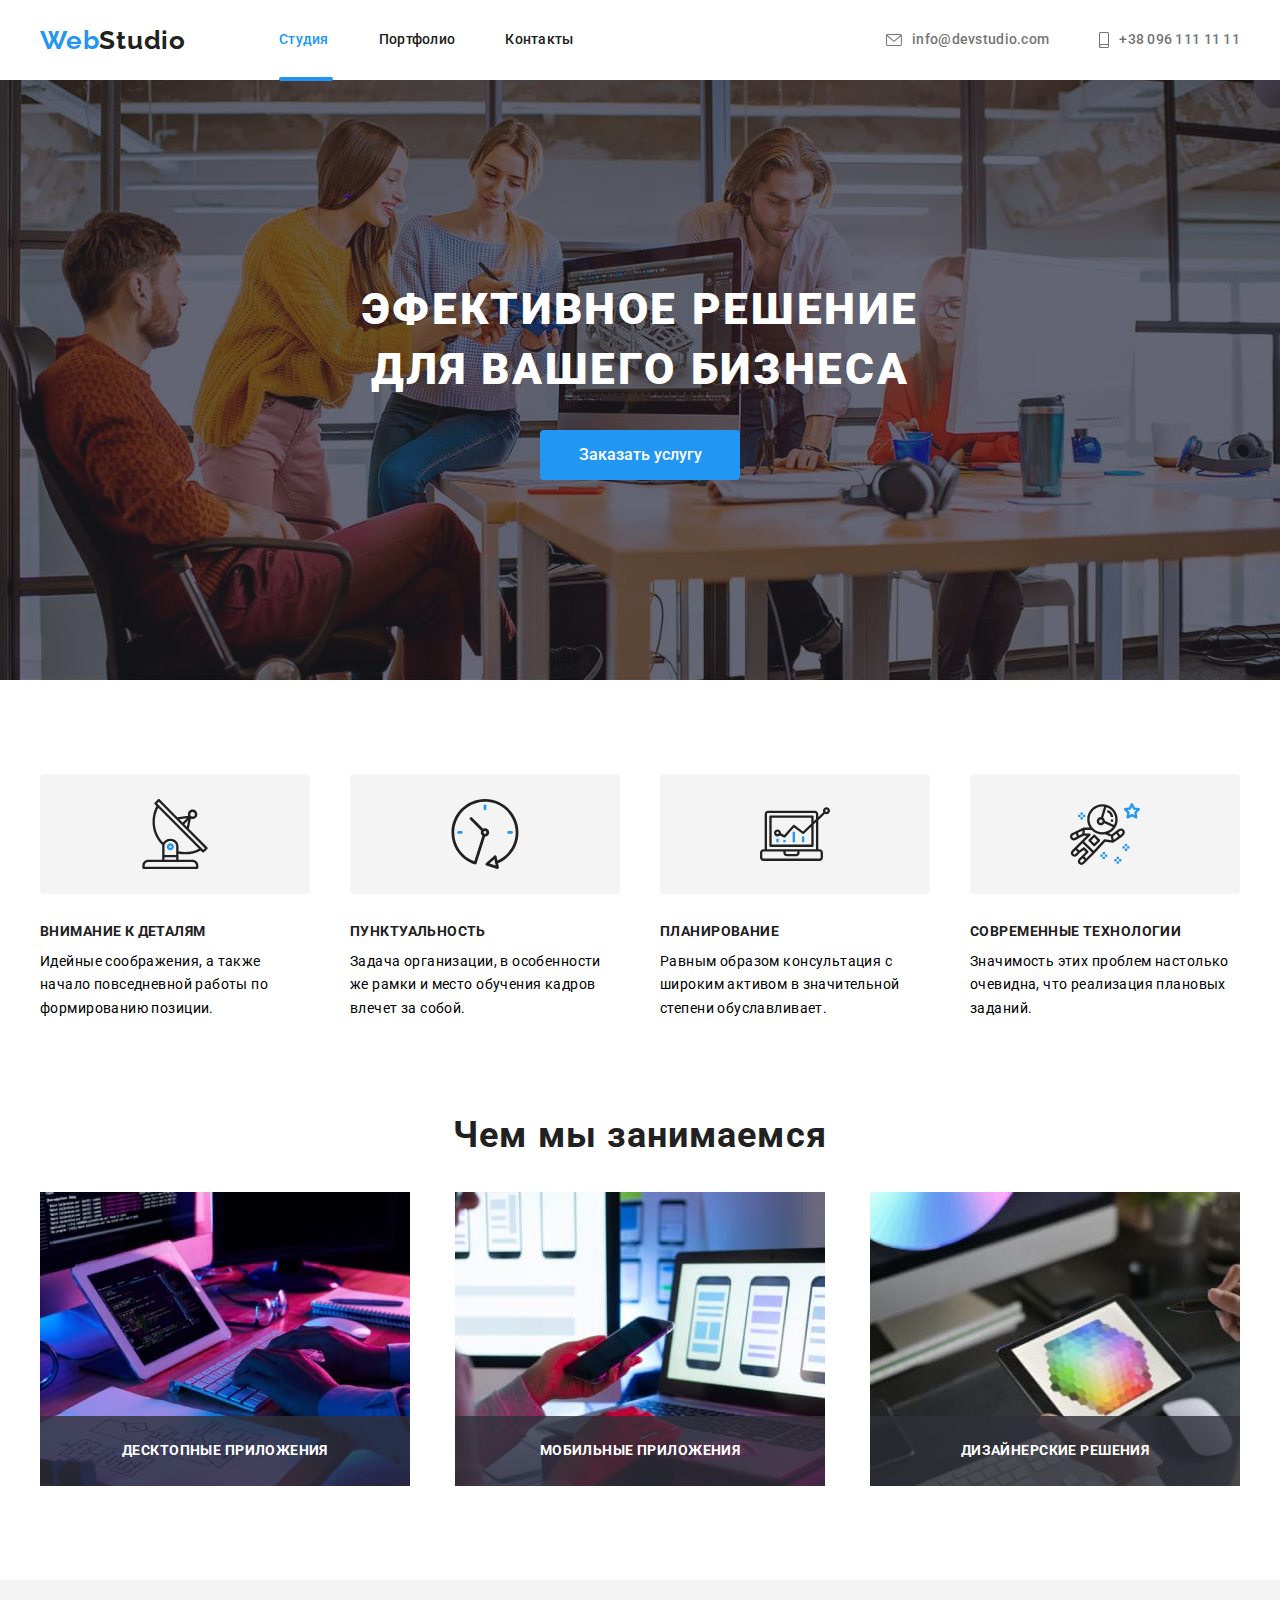
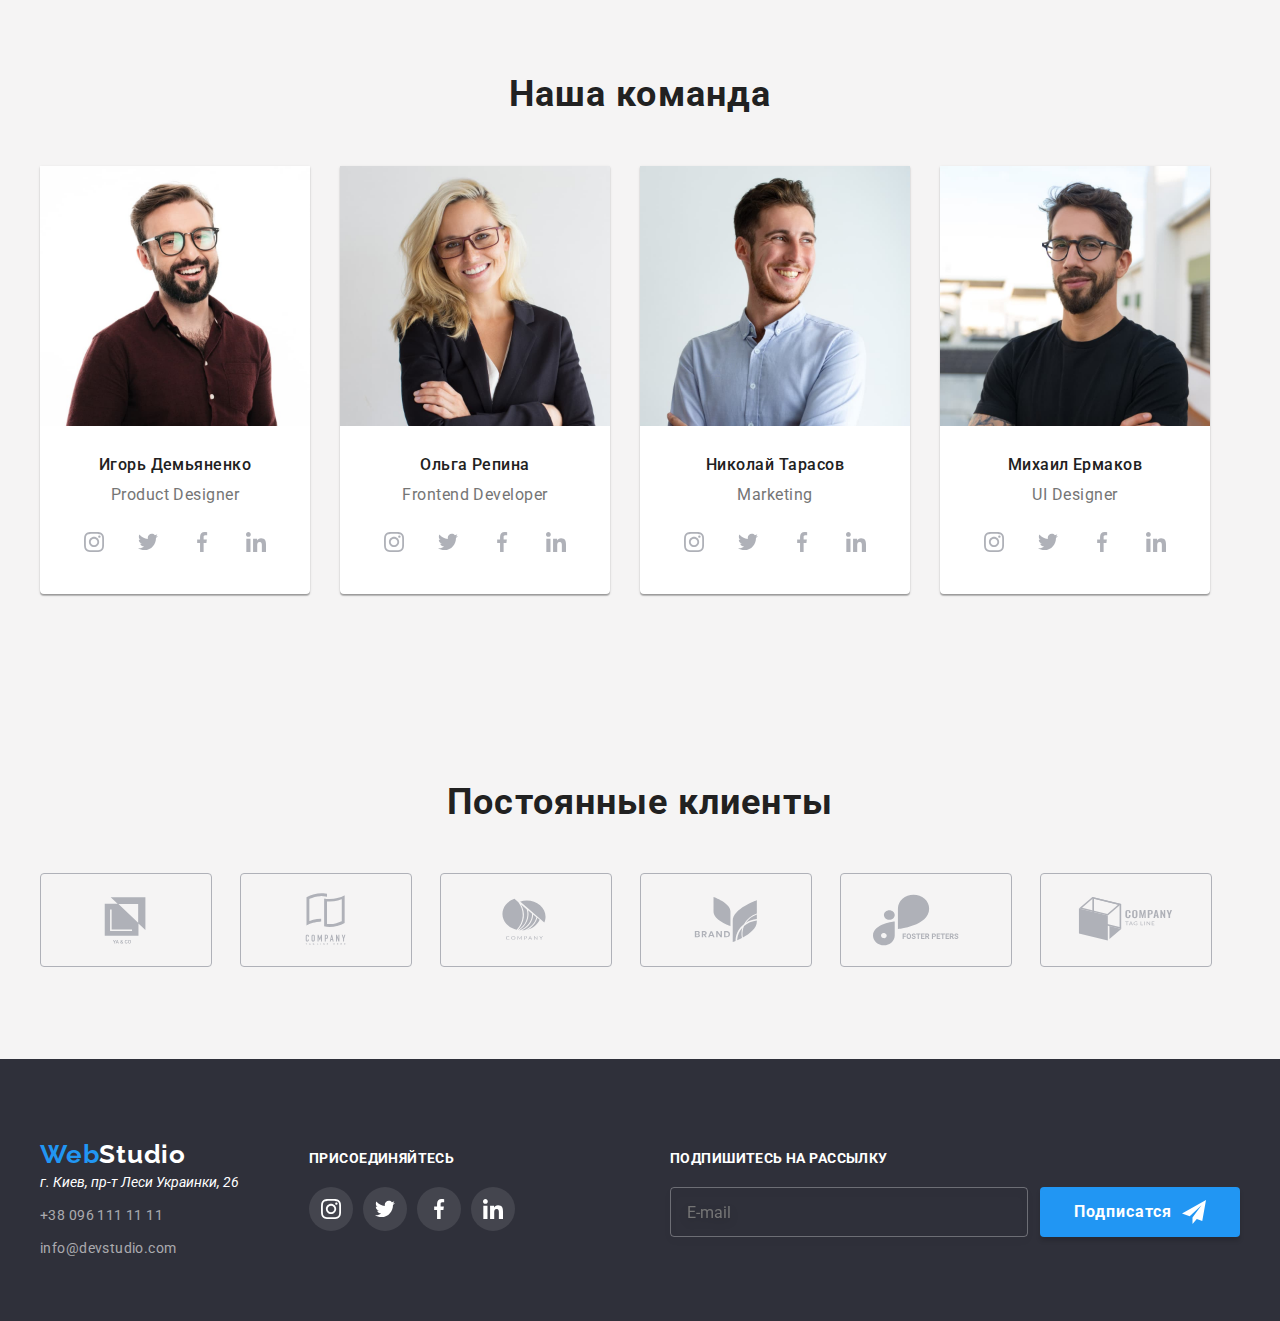
==== index.html @ 6f6e38e8 "1" ====
<!DOCTYPE html>
<html lang="ru">
<head>
    <meta charset="UTF-8">
    <meta http-equiv="X-UA-Compatible" content="IE=edge">
    <meta name="viewport" content="width=device-width, initial-scale=1.0">
    <link rel="preconnect" href="https://fonts.googleapis.com">
    <link rel="preconnect" href="https://fonts.gstatic.com" crossorigin>
    <link href="https://fonts.googleapis.com/css2?family=Raleway:wght@700&family=Roboto:wght@400;500;700;900&display=swap" rel="stylesheet">
    <link rel="stylesheet" href="./css/main.min.css">
    <title>WebStudio-Студия</title>
</head>
<body class="body">
    <!--шапка-->
    <header class="header">
        <div class="conteiner conteiner--flex">
            <nav class="nav">
                <a class="logo-one" href="./index.html"><span class="logo">Web</span>Studio</a>
        
                <ul class="nav__list">
                    <li class="nav__item">
                        <a class="nav__link nav__link--open" href="./index.html">Студия
                    </a>
                    </li>
                    <li class="nav__item">
                        <a class="nav__link" href="./portfolio.html">Портфолио
                        </a>
                    </li>
                    <li class="nav__item">
                        <a class="nav__link" href="#">Контакты
                        </a>
                    </li>
                </ul>        
            </nav>
                <ul class="contact__list">
                    <li class="contact__item">
                        <a class="contact__link" href="mailto:info@devstudio.com">
                            <svg class="contact__icon"    width="16" height="12" >
                                <use href="./img/symbol-defs.svg#icon-envelope"></use>
                            </svg>
                            info@devstudio.com
                        </a>
                    </li class="contact__item">
                    <li>
                        <a class="contact__link" href="tel:+380961111111">
                            <svg class="contact__icon" width="10" height="16">
                                <use href="./img/symbol-defs.svg#icon-smartphone"></use>
                            </svg>
                            +38 096 111 11 11
                        </a>
                    </li>
                </ul> 
        </div>
    </header>
    <main>
        <!--оглавление-->
        <section class="hero">
            <div class="conteiner">
                <h1 class="hero__text">
                    Эфективное решение <br> для вашего бизнеса
                </h1>
                <button class="hero__button" data-modal-open type="button">Заказать услугу</button>
            </div>
        </section>
        <!--список-->
        
            <section class="section">
                <div class="conteiner conteiner--flex-center">
                    <ul class="features">
                        <li class="features__item">
                            <div class="features__block">
                                <svg class="features__icon" width="70" height="70">
                                    <use href="./img/symbol-defs.svg#icon-antenna"></use>
                                </svg>
                            </div>
                            <h3 class="features__title">Внимание к деталям</h3>
                            <p class="features__text">Идейные соображения, а также начало повседневной работы по формированию позиции.</p>
                        </li>
                        <li class="features__item">
                            <div class="features__block">
                                <svg class="features__icon" width="70" height="70">
                                    <use href="./img/symbol-defs.svg#icon-clock"></use>
                                </svg>
                            </div>
                            <h3 class="features__title">Пунктуальность</h3>
                            <p class="features__text">Задача организации, в особенности же рамки и место обучения кадров влечет за собой.</p>
                        </li>
                        <li class="features__item">
                            <div class="features__block">
                                <svg class="features__icon" width="70" height="70">
                                    <use href="./img/symbol-defs.svg#icon-diagram"></use>
                                </svg>
                            </div>
                            <h3 class="features__title">Планирование</h3>
                            <p class="features__text">Равным образом консультация с широким активом в значительной степени обуславливает.</p>
                        </li>
                        <li class="features__item">
                            <div class="features__block">
                                <svg class="features__icon" width="70" height="70">
                                    <use href="./img/symbol-defs.svg#icon-astronaut"></use>
                                </svg>
                            </div>
                            <h3 class="features__title">Современные технологии</h3>
                            <p class="features__text">Значимость этих проблем настолько очевидна, что реализация плановых заданий.</p>
                        </li>
                    </ul>
                </div>
            </section>
        <section class="section section__no-pading-top">
            <div class="conteiner">
                <h2 class="section__tutle">Чем мы занимаемся</h2>
                <ul class="image__list">
                    <li class="image__item">
                        <div class="image__box">
                            <img src="./img/работа-с-компьютером.jpg" alt="Десктопные приложения" width="370">
                            <p class="image__text">Десктопные приложения</p>
                        </div>
                    </li>
                    <li class="image__item">
                        <div class="image__box">
                            <img src="./img/синхрнизация.jpg" alt="Мобильные приложения" width="370">
                            <p class="image__text">Мобильные приложения</p>
                    </div>
                    </li>
                    <li class="image__item">
                        <div class="image__box">
                            <img src="./img/графика.jpg" alt="Дизайнерские решения" width="370">
                            <p class="image__text">Дизайнерские решения</p>
                        </div>
                    </li>
                </ul>  
            </div> 
        </section>      
        <!--команда-->
        
         <section class="section members__section">
                <div class="conteiner members">
                    <h2 class="members__title">Наша команда</h2>
                    <ul class="members__list">
                        
                            <li class="members__item">
                            
                                <img class="members__image" src="./img/Демьяненко.jpg" alt="Игорь Демьяненко" width="270">
                                <div class="members__bar">
                                <h3 class="members__titul">Игорь Демьяненко</h3>
                                <p class="members__text">Product Designer</p>
                                <ul class="members social">
                                    <li class="social__item"><a class="social__link" href="#">
                                        <svg class="social__icon" width="20"  height="20">
                                            <use href="./img/symbol-defs.svg#icon-instagram"></use>
                                        </svg>
                                    </a>
                                    </li>
                                    <li class="social__item"><a class="social__link" href="#">
                                        <svg class="social__icon" width="20"  height="20">
                                            <use href="./img/symbol-defs.svg#icon-twitter"></use>
                                        </svg>
                                    </a>
                                    </li>
                                    <li class="social__item"><a class="social__link" href="#">
                                        <svg class="social__icon" width="20"  height="20">
                                            <use href="./img/symbol-defs.svg#icon-facebook"></use>
                                        </svg>
                                    </a>
                                        </li>
                                    <li class="social__item"><a class="social__link" href="#">
                                        <svg class="social__icon" width="20"  height="20">
                                            <use href="./img/symbol-defs.svg#icon-linkedin"></use>
                                        </svg>
                                    </a>
                                </li>
                                </ul>  
                            </div>           
                        </li>
                            <li class="members__item">
                                <img class="image" src="./img/Репина.jpg" alt="Ольга Репина" width="270">
                                <div class="members__bar">
                                <h3 class="members__titul">Ольга Репина</h3>
                                <p class="members__text">Frontend Developer</p>
                                <ul class="social">
                                    <li class="social__item"><a class="social__link" href="#">
                                        <svg class="social__icon" width="20"  height="20">
                                            <use href="./img/symbol-defs.svg#icon-instagram"></use>
                                        </svg>
                                    </a>
                                    </li>
                                    <li class="social__item"><a class="social__link" href="#">
                                        <svg class="social__icon" width="20"  height="20">
                                            <use href="./img/symbol-defs.svg#icon-twitter"></use>
                                        </svg>
                                    </a>
                                    </li>
                                    <li class="social__item"><a class="social__link" href="#">
                                        <svg class="social__icon" width="20"  height="20">
                                            <use href="./img/symbol-defs.svg#icon-facebook"></use>
                                        </svg>
                                    </a>
                                        </li>
                                    <li class="social__item"><a class="social__link" href="#">
                                        <svg class="social__icon" width="20"  height="20">
                                            <use href="./img/symbol-defs.svg#icon-linkedin"></use>
                                        </svg>
                                    </a>
                                </li>
                                </ul>   
                            </div>         
                            </li>
                            <li class="members__item">
                                <img class="image" src="./img/Тарасов.jpg" alt="Николай Тарасов" width="270"> 
                                <div class="members__bar">
                                <h3 class="members__titul">Николай Тарасов</h3>
                                <p class="members__text">Marketing</p>   
                                <ul class="social">
                                    <li class="social__item"><a class="social__link" href="#">
                                        <svg class="social__icon" width="20"  height="20">
                                            <use href="./img/symbol-defs.svg#icon-instagram"></use>
                                        </svg>
                                    </a>
                                    </li>
                                    <li class="social__item"><a class="social__link" href="#">
                                        <svg class="social__icon" width="20"  height="20">
                                            <use href="./img/symbol-defs.svg#icon-twitter"></use>
                                        </svg>
                                    </a>
                                    </li>
                                    <li class="social__item"><a class="social__link" href="#">
                                        <svg class="social__icon" width="20"  height="20">
                                            <use href="./img/symbol-defs.svg#icon-facebook"></use>
                                        </svg>
                                    </a>
                                        </li>
                                    <li class="social__item"><a class="social__link" href="#">
                                        <svg class="social__icon" width="20"  height="20">
                                            <use href="./img/symbol-defs.svg#icon-linkedin"></use>
                                        </svg>
                                    </a>
                                </li>
                                </ul>     
                            </div>       
                            </li>
                            <li class="members__item">
                                <img class="image" src="./img/Ермаков.jpg" alt="Михаил Ермаков" width="270">
                                <div class="members__bar">
                                <h3 class="members__titul">Михаил Ермаков</h3>
                                <p class="members__text">UI Designer</p>
                                <ul class="social">
                                    <li class="social__item"><a class="social__link" href="#">
                                        <svg class="social__icon" width="20"  height="20">
                                            <use href="./img/symbol-defs.svg#icon-instagram"></use>
                                        </svg>
                                    </a>
                                    </li>
                                    <li class="social__item"><a class="social__link" href="#">
                                        <svg class="social__icon" width="20"  height="20">
                                            <use href="./img/symbol-defs.svg#icon-twitter"></use>
                                        </svg>
                                    </a>
                                    </li>
                                    <li class="social__item"><a class="social__link" href="#">
                                        <svg class="social__icon" width="20"  height="20">
                                            <use href="./img/symbol-defs.svg#icon-facebook"></use>
                                        </svg>
                                    </a>
                                        </li>
                                    <li class="social__item"><a class="social__link" href="#">
                                        <svg class="social__icon" width="20"  height="20">
                                            <use href="./img/symbol-defs.svg#icon-linkedin"></use>
                                        </svg>
                                    </a>
                                </li>
                                </ul>            
                            </div> 
                            </li>
                    </ul>
                </div>
        </section>
            <!-- клиенты -->
        <section class="section client__section">
                <div class="conteiner">
                <h2 class="client__titul">Постоянные клиенты</h2>
                <ul class="client__list">
                    <li class="client__item">
                        <a class="client__link" href="#">
                            <svg class="client__logo" width="106"  height="60">
                                <use href="./img/symbol-defs.svg#icon-Client"></use>
                            </svg>
                        </a>
                    </li>
                    <li class="client__item">
                        <a class="client__link" href="#">
                            <svg class="client__logo" width="106"  height="60">
                                <use href="./img/symbol-defs.svg#icon-Client1"></use>
                            </svg>
                        </a>
                    </li>
                    <li class="client__item">
                        <a class="client__link" href="#">
                            <svg class="client__logo" width="106"  height="60">
                                <use href="./img/symbol-defs.svg#icon-Client2"></use>
                            </svg>
                        </a>
                    </li>
                    <li class="client__item">
                        <a class="client__link" href="#">
                            <svg class="client__logo" width="106"  height="60">
                                <use href="./img/symbol-defs.svg#icon-Client3"></use>
                            </svg>
                        </a>
                    </li>
                    <li class="client__item">
                        <a class="client__link" href="#">
                            <svg class="client__logo" width="106"  height="60">
                                <use href="./img/symbol-defs.svg#icon-Client4"></use>
                            </svg>
                        </a>
                    </li>
                    <li class="client__item">
                        <a class="client__link" href="#">
                            <svg class="client__logo" width="106"  height="60">
                                <use href="./img/symbol-defs.svg#icon-Client5"></use>
                            </svg>
                        </a>
                    </li>
                </ul>
            </div>
        </section>
        
    </main>
    <!--контакты-->
    
        <footer class="footer">
            <div class="conteiner">
                <div class="footer__address">
                    <a class="footer__logo" href="./index.html"><span class="logo">Web</span>Studio</a>
                    <address>г. Киев, пр-т Леси Украинки, 26</address>
                    <ul class="footer__list">
                        <li class="footer__item">
                            <a class="footer__link" href="tel:+380961111111">+38 096 111 11 11</a>
                        </li>
                        <li class="footer__item">
                            <a class="footer__link" href="mailto:info@devstudio.com">info@devstudio.com</a>

                        </li>
                    </ul>
                </div>
                <div class="footer__set">
                    <p class="footer__soctitul">присоединяйтесь</p>
                    <ul class="footer__social">
                        <li class="social__item">
                            <a class="social__link" href="#">
                            <svg class="icon-footer" width="20"  height="20">
                                <use href="./img/symbol-defs.svg#icon-instagram"></use>
                            </svg>
                        </a>
                        </li>
                        <li class="social__item">
                            <a class="social__link" href="#">
                            <svg class="icon-footer" width="20"  height="20">
                                <use href="./img/symbol-defs.svg#icon-twitter"></use>
                            </svg>
                        </a>
                        </li>
                        <li class="social__item">
                            <a class="social__link" href="#">
                            <svg class="icon-footer" width="20"  height="20">
                                <use href="./img/symbol-defs.svg#icon-facebook"></use>
                            </svg>
                        </a>
                            </li>
                        <li class="social__item">
                            <a class="social__link" href="#">
                            <svg class="icon-footer" width="20"  height="20">
                                <use href="./img/symbol-defs.svg#icon-linkedin"></use>
                            </svg>
                        </a>
                    </li>
                    </ul> 
                </div>
                
                <label class="footer__field">
                    <p class="field__text">Подпишитесь на рассылку
                    </p>
                    <form class="field__conteiner">
                        <input class="field__input" type="email" name="email" placeholder="E-mail">
                        
                    
                        <button class="field__button" type="submit">Подписатся 
                            <svg class="icon__button" width="24"  height="24">
                                <use href="./img/symbol-defs.svg#icon-send"></use>
                            </svg>
                        </button>
                    </form>
                </label>
            </div>

        </footer>
<!-- modal-->
    <div class="backdrop is-hidden" data-modal>
        <div class="modal">
            <button class="modal__close" data-modal-close>
                <svg class="modal__icon-close" width= "18" height="18">
                    <use href="./img/symbol-defs.svg#icon-close-black"></use>
                </svg>
            </button>
            <form class="form" autocomplete="off" autocapitalize="none">
                <b class="form__titul">Оставьте свои данные, мы вам перезвоним</b>
                <label class="form__field">
                    <input class="form__input" type="text" name="name" placeholder=" ">
                    <svg class="form__icon" width= "15" height="15">
                        <use href="./img/symbol-defs.svg#icon-person-black"></use>
                    </svg>
                    <span class="form__text">Имя</span>
                </label>
                
                <label class="form__field">
                    
                    <input class="form__input" type="tel" name="tel" placeholder="   ">
                    <svg class="form__icon" width= "15" height="18">
                        <use href="./img/symbol-defs.svg#icon-phone-black"></use>
                    </svg>
                    
                    <span class="form__text">Телефон</span>
                </label>
                
                <label class="form__field">
                    <input class="form__input" type="email" name="email" placeholder="   ">
                    <svg class="form__icon" width= "15" height="15">
                        <use href="./img/symbol-defs.svg#icon-email-black"></use>
                    </svg>
                   
                    <span class="form__text">Почта</span>
                </label>
                <label class="form__field">
                    
                    <textarea class="form__coments" name="text" rows="5" placeholder="  "></textarea>
                    <span class="coments__text">Коментарий</span>
                </label>
                <label class="form__checkbox">
                    <input class="checkbox" type="checkbox">
                    <div class="checkbox-icon"></div>
                    <span class="checkbox__text">Соглашаюсь с рассылкой и принимаю 
                        <a class="checkbox__link" href="#">Условия договора</a>
                    </span>
                </label>
            
                <button class="form__button" type="submit">Отправить</button>
                
            </form>
            
            
        </div>

    
    </div>
    <script src="./js/modal.js"></script>
</body>
</html>
---- css/main.min.css ----
/*! normalize.css v8.0.1 | MIT License | github.com/necolas/normalize.css */html{line-height:1.15;-webkit-text-size-adjust:100%}body{margin:0}main{display:block}h1{font-size:2em;margin:0.67em 0}hr{box-sizing:content-box;height:0;overflow:visible}pre{font-family:monospace, monospace;font-size:1em}a{background-color:transparent}abbr[title]{border-bottom:none;text-decoration:underline;text-decoration:underline dotted}b,strong{font-weight:bolder}code,kbd,samp{font-family:monospace, monospace;font-size:1em}small{font-size:80%}sub,sup{font-size:75%;line-height:0;position:relative;vertical-align:baseline}sub{bottom:-0.25em}sup{top:-0.5em}img{border-style:none}button,input,optgroup,select,textarea{font-family:inherit;font-size:100%;line-height:1.15;margin:0}button,input{overflow:visible}button,select{text-transform:none}button,[type="button"],[type="reset"],[type="submit"]{-webkit-appearance:button}button::-moz-focus-inner,[type="button"]::-moz-focus-inner,[type="reset"]::-moz-focus-inner,[type="submit"]::-moz-focus-inner{border-style:none;padding:0}button:-moz-focusring,[type="button"]:-moz-focusring,[type="reset"]:-moz-focusring,[type="submit"]:-moz-focusring{outline:1px dotted ButtonText}fieldset{padding:0.35em 0.75em 0.625em}legend{box-sizing:border-box;color:inherit;display:table;max-width:100%;padding:0;white-space:normal}progress{vertical-align:baseline}textarea{overflow:auto}[type="checkbox"],[type="radio"]{box-sizing:border-box;padding:0}[type="number"]::-webkit-inner-spin-button,[type="number"]::-webkit-outer-spin-button{height:auto}[type="search"]{-webkit-appearance:textfield;outline-offset:-2px}[type="search"]::-webkit-search-decoration{-webkit-appearance:none}::-webkit-file-upload-button{-webkit-appearance:button;font:inherit}details{display:block}summary{display:list-item}template{display:none}[hidden]{display:none}.conteiner{width:1200px;margin-left:auto;margin-right:auto;padding:0 15px}.conteiner--flex{display:flex}.conteiner--flex-center{justify-content:center}.section{padding-top:94px;padding-bottom:94px}.section.section__no-pading-top{padding-top:0}ul{padding:0;margin:0;list-style:none}body{font-family:Roboto;font-style:normal;background-color:var(--primary-bg-color);color:var(--primary-text-color)}a{text-decoration:none}h1,h2,h3,h4,h5,p,ul{margin:0}.nav{display:flex}img{display:block;max-width:100%;height:auto}.logo-one{display:flex;align-items:center;margin-right:93px;font-family:Raleway;font-weight:700;font-size:26px;line-height:1.19;letter-spacing:0.03em;color:#212121;transition-property:color;transition-duration:250ms;transition-timing-function:cubic-bezier(0.4, 0, 0.2, 1)}.logo-one:hover,.logo-one:focus{color:#2196F3}.logo{color:#2196F3}.nav__list{display:flex;margin:0px;padding:0px;text-align:center;align-items:center}.nav__list .nav__item:not(:last-child){margin-right:50px}.nav__link{display:inline-block;padding:32px 0;font-weight:500;font-size:14px;line-height:1.14;letter-spacing:0.02em;color:#212121;transition-property:color;transition-duration:250ms;transition-timing-function:cubic-bezier(0.4, 0, 0.2, 1)}.nav__link:focus,.nav__link:hover{color:#2196F3}.nav__link--open{position:relative;color:#2196F3}.nav__link--open::after{content:'';position:absolute;bottom:-1px;left:0;width:100%;height:0;border:2px solid #2196F3;border-radius:2px}.contact__icon{margin-right:10px;fill:currentColor}.contact__list{display:flex;margin-left:auto}.contact__item:not(:last-child){margin-left:auto;margin-right:50px}.contact__link{display:flex;align-items:center;padding:32px 0;font-weight:500;font-size:14px;line-height:1.14;letter-spacing:0.02em;color:#757575;transition-property:color, fill;transition-duration:250ms;transition-timing-function:cubic-bezier(0.4, 0, 0.2, 1)}.contact__link:hover,.contact__link:focus{color:#2196F3;fill:#2196F3}.header__contact{display:flex;align-items:center;margin-left:auto}.footer{padding-top:60px;padding-bottom:60px;background-color:#2F303A}.footer__logo{font-family:Raleway;font-weight:700;font-size:26px;line-height:1.19;letter-spacing:0.03em;color:#fff;text-decoration:none}.footer .logo{color:#2196F3}.footer .conteiner{display:flex;align-items:baseline}.footer__address{font-style:normal;margin-top:20px;font-weight:normal;font-size:14px;line-height:1.71;color:#fff}.footer__list{margin:0;padding:0}.footer__item{margin-top:9px}.footer__link{font-weight:normal;font-size:14px;line-height:1.71;letter-spacing:0.03em;color:rgba(255,255,255,0.6)}.footer__set{margin-left:70px}.footer__soctitul{margin-bottom:20px;font-weight:700;font-size:14px;line-height:1.18;letter-spacing:0.03em;text-transform:uppercase;color:#fff}.footer__social{display:flex;flex-direction:row;padding:0;margin:0}.footer__field{display:inline-flex;flex-direction:column;margin-left:auto}.social__item:not(:last-child){margin-right:10px}.social__link{display:flex;align-items:center;justify-content:center;width:44px;height:44px;border-radius:50%;background-color:rgba(255,255,255,0.1);fill:#fff;transition-property:background-color;transition-duration:250ms;transition-timing-function:cubic-bezier(0.4, 0, 0.2, 1)}.social__link:hover,.social__link:focus{background-color:#2196F3}.field__conteiner{display:flex;margin-top:20px}.field__input{margin-right:12px;padding-left:16px;width:358px;height:50px;color:#fff;background-color:inherit;border:1px solid rgba(255,255,255,0.3);box-sizing:border-box;filter:drop-shadow(0px 4px 4px rgba(0,0,0,0.15));border-radius:4px}.field__text{align-self:flex-start;font-weight:700;font-size:14px;line-height:1.14;letter-spacing:0.03em;text-transform:uppercase;color:#fff}.field__button{width:200px;height:50px;padding:0;margin:0;font-weight:700;font-size:16px;line-height:1.4;text-align:center;letter-spacing:0.06em;display:flex;align-items:center;justify-content:center;fill:#fff;color:#fff;border:none;background:#2196F3;box-shadow:0px 4px 4px rgba(0,0,0,0.15);border-radius:4px;cursor:pointer}.icon__button{margin-left:10px}.hero .conteiner{display:flex;flex-direction:column;align-items:center}.hero{display:flex;justify-content:center;align-items:center;padding:200px 0;background-color:#2F303A;background-image:linear-gradient(rgba(47,48,58,0.4), rgba(47,48,58,0.4)),url(../img/bgimg.jpg);background-size:cover;background-position:center;background-repeat:no-repeat}.hero__text{font-weight:900;font-size:44px;line-height:1.36;text-align:center;letter-spacing:0.06em;text-transform:uppercase;color:#fff;margin-bottom:30px}.hero__button{padding:10px 0px;cursor:pointer;text-align:center;border:none;border-radius:4px;min-width:200px;font-weight:500;font-size:16px;line-height:1.87;background-color:#2196F3;color:#fff}.features{display:flex;flex-wrap:wrap;justify-content:space-between;font-weight:bold;font-size:14px;line-height:1.14;letter-spacing:0.03em;text-transform:uppercase}.features__item{width:270px}.features__block{display:flex;justify-content:center;align-items:center;height:120px;margin-bottom:30px;background-color:#F5F4F4;border-radius:4px}.features__icon{background-repeat:no-repeat;background-position:center}.features__title{font-size:14px;line-height:1.14;letter-spacing:0.03em;text-transform:uppercase;color:#212121}.features__text{margin-top:10px;font-weight:normal;font-size:14px;line-height:1.71;letter-spacing:0.03em;text-transform:none}.image{padding-top:0;display:flex;position:relative}.section__tutle{margin-bottom:35px;font-weight:bold;font-size:36px;line-height:1.16;text-align:center;letter-spacing:0.03em;color:#212121}.image__box{position:relative}.image__list{display:flex;padding-bottom:-4px;justify-content:space-between}.image__list:not(:last-child){margin-right:30px}.image__text{display:flex;justify-content:space-evenly;align-items:center;position:absolute;width:100%;height:70px;bottom:0;left:0;font-weight:700;font-size:14px;line-height:1.14;letter-spacing:0.03em;text-transform:uppercase;color:#fff;background:rgba(47,48,58,0.8)}.members__section{background-color:#F5F4F4}.members__title{font-weight:700;font-size:36px;line-height:1.16;text-align:center;letter-spacing:0.03em;color:#212121}.members__list{display:flex;margin-top:50px}.members__bar{padding-top:30px;padding-bottom:30px}.members__item{background-color:#fff;box-shadow:0px 1px 3px rgba(0,0,0,0.12),0px 1px 1px rgba(0,0,0,0.14),0px 2px 1px rgba(0,0,0,0.2);border-radius:0px 0px 4px 4px}.members__item:not(:last-child){margin-right:30px}.members__titul{font-weight:500;font-size:16px;line-height:1.18;text-align:center;letter-spacing:0.03em;color:#212121}.members__text{margin-top:10px;font-weight:normal;font-size:16px;line-height:19px;text-align:center;letter-spacing:0.03em;color:#757575}.members__item .social{display:flex;justify-content:center;margin-top:16px;list-style:none}.members__item .social__item:not(:last-child){margin-right:10px}.members__item .social__link{display:flex;align-items:center;justify-content:center;width:44px;height:44px;border-radius:50%;background-color:inherit;transition-property:background-color , fill;transition-duration:250ms;transition-timing-function:cubic-bezier(0.4, 0, 0.2, 1)}.members__item .social__link:hover,.members__item .social__link:focus{background-color:#2196F3}.members__item .social__link:hover svg,.members__item .social__link:focus svg{fill:#fff}.members__item .social__icon{fill:#afb1b8;transition-property:background-color, fill;transition-duration:250ms;transition-timing-function:cubic-bezier(0.4, 0, 0.2, 1)}.client__section{color:#212121;background-color:#F5F4F4}.client__titul{font-weight:bold;font-size:36px;line-height:1.16;text-align:center;letter-spacing:0.03em}.client__list{margin-top:50px;display:flex}.client__item{width:170px;height:92px;border:none}.client__item:not(:last-child){margin-right:30px}.client__link{display:flex;align-items:center;justify-content:center;width:170px;height:92px;border:1px solid #AFB1B8;border-radius:4px;fill:#AFB1B8;transition-property:fill, border-color;transition-duration:250ms;transition-timing-function:cubic-bezier(0.4, 0, 0.2, 1)}.client__link:hover,.client__link:focus{fill:#2196F3;border-color:#2196F3}.backdrop{position:fixed;top:0;left:0;width:100%;height:100%;background:rgba(0,0,0,0.5);opacity:1;transition-property:opacity, pointer-events;transition-duration:250ms;transition-timing-function:cubic-bezier(0.4, 0, 0.2, 1)}.backdrop.is-hidden{opacity:0;pointer-events:none}.backdrop.is-hidden .modal{transform:translate(-50%, -50%) scale(0.2);opacity:0;pointer-events:none;transition-delay:0ms}.modal{position:absolute;width:528px;min-height:490px;background-color:#fff;top:50%;left:50%;transform:translate(-50%, -50%) scale(1);padding:40px;transition-property:transform, opacity, pointer-events;transition-duration:250ms;transition-timing-function:cubic-bezier(0.4, 0, 0.2, 1);transition-delay:250ms}.modal__close{position:absolute;top:0;right:0;display:flex;justify-content:center;align-content:center;flex-wrap:wrap;background-color:inherit;margin:8px;margin-left:auto;width:30px;height:30px;border:1px solid rgba(0,0,0,0.1);border-radius:50%;cursor:pointer}.modal__icon-close{fill:#000}.modal__close:hover .modal__icon-close,.modal__close:focus .modal__icon-close{fill:#2196F3;border-color:#2196F3}.form{display:flex;flex-direction:column;position:relative}.form__titul{display:inline-block;margin-bottom:30px;font-weight:700;font-size:20px;line-height:1.15;text-align:center;letter-spacing:0.03em;color:#212121}.form__field{position:relative;margin-bottom:28px}.form__text{position:absolute;top:50%;left:42px;transform:translateY(-50%);font-style:normal;font-weight:400;font-size:12px;line-height:1.14;letter-spacing:0.01em;transition-property:top, left, transform;transition-duration:250ms;transition-timing-function:cubic-bezier(0.4, 0, 0.2, 1)}.form__input{width:100%;height:auto;padding-left:42px;padding-top:12px;padding-bottom:12px;border:1px solid rgba(33,33,33,0.2);box-sizing:border-box;border-radius:4px}.form__input:placeholder-shown ~ .form__text{position:absolute;top:50%;left:42px;transform:translateY(-50%);font-style:normal;font-weight:400;font-size:12px;line-height:1.14;letter-spacing:0.01em;transition-property:top, left, transform;transition-duration:250ms;transition-timing-function:cubic-bezier(0.4, 0, 0.2, 1)}.form__input:focus ~ .form__text{top:0;left:2px;transform:translateY(-120%);color:#2196F3;transition-property:top, left, transform;transition-duration:250ms;transition-timing-function:cubic-bezier(0.4, 0, 0.2, 1)}.form__input ~ .form__text{top:0;left:2px;transform:translateY(-120%);color:currentColor;transition-property:top, left, transform;transition-duration:250ms;transition-timing-function:cubic-bezier(0.4, 0, 0.2, 1)}.form__input:focus+.form__icon{fill:#2196F3;transition-property:fill;transition-duration:250ms;transition-timing-function:cubic-bezier(0.4, 0, 0.2, 1)}.form__icon{position:absolute;top:50%;left:15px;transform:translateY(-50%)}.form__coments{display:inline-block;width:502px;resize:none;padding:12px;font-family:inherit;font-size:inherit}.form__coments:focus+.coments__text{top:0;left:2px;transform:translateY(-120%);color:#2196F3;transition-property:top, left, transform;transition-duration:250ms;transition-timing-function:cubic-bezier(0.4, 0, 0.2, 1)}.form__coments:not(:placeholder-shown)+.coments__text{top:0;left:2px;transform:translateY(-120%);transition-property:top, left, transform;transition-duration:250ms;transition-timing-function:cubic-bezier(0.4, 0, 0.2, 1)}.form__button{width:200px;height:50px;align-self:center;font-weight:700;font-size:16px;line-height:1.19;color:#fff;background-color:#2196F3;border:none;border-radius:4px;box-shadow:0px 4px 4px rgba(0,0,0,0.15);cursor:pointer}.form__button:hover,.form__button:focus{background-color:#188CE8;box-shadow:0px 4px 4px rgba(0,0,0,0.15)}.form___checkbox .form__checkbox{display:flex;justify-content:center;align-items:center;cursor:pointer;margin-bottom:28px;margin-right:auto}.checkbox{position:absolute;-webkit-appearance:none;-moz-appearance:none;appearance:none}.coments__text{position:absolute;top:16px;left:16px;font-style:normal;font-weight:400;font-size:12px;line-height:1.14;letter-spacing:0.01em;transition-property:top, left, transform;transition-duration:250ms;transition-timing-function:cubic-bezier(0.4, 0, 0.2, 1)}.checkbox__text{font-weight:400;font-size:14px;line-height:1.84;letter-spacing:0.03em;padding-left:7px}.checkbox__icon{width:16px;height:15px;background-image:url(../img/checkbox.svg);transition-property:background-image;transition-duration:250ms;transition-timing-function:cubic-bezier(0.4, 0, 0.2, 1)}.checkbox:checked+.checkbox____icon{background-image:url(../img/checkbox-check.svg);transition-property:background-image;transition-duration:250ms;transition-timing-function:cubic-bezier(0.4, 0, 0.2, 1)}.checkbox__link{color:#2196F3;text-decoration:solid}.port-body .header{border-bottom:1px solid #ECECEC}.hiden{visibility:hidden}.filter{display:flex;justify-content:center}.filter__item:not(:last-child){margin-right:8px}.filter__button{padding:6px 22px;font-weight:500;font-size:16px;line-height:1.62;text-align:center;letter-spacing:0.03em;color:#212121;background-color:#F5F4F4;border-radius:4px;border:1px solid transparent;transition-property:background-color, color, box-shadow;transition-duration:250ms;transition-timing-function:cubic-bezier(0.4, 0, 0.2, 1)}.filter__button:not(:last-child){margin-right:8px}.filter__button:focus,.filter__button:hover{background-color:#2196F3;color:#fff;box-shadow:0px 3px 1px rgba(0,0,0,0.1),0px 1px 2px rgba(0,0,0,0.08),0px 2px 2px rgba(0,0,0,0.12)}.galery{display:flex;flex-wrap:wrap;justify-content:space-between;margin-top:50px}.galery:nth-last-child(-n+3){margin-bottom:0}.galery__item{border:1px solid #EEEEEE;margin-bottom:30px;transition-property:border, box-shadow;transition-duration:250ms;transition-timing-function:cubic-bezier(0.4, 0, 0.2, 1)}.galery__item:focus,.galery__item:hover{border:1px solid #EEEEEE;box-sizing:border-box;box-shadow:0px 1px 1px rgba(0,0,0,0.12),0px 4px 4px rgba(0,0,0,0.06),1px 4px 6px rgba(0,0,0,0.16)}.galery__image-box{padding:20px 24px}.galery__image{margin:0px;padding:0px}.galery__action{position:relative;overflow:hidden}.galery__link:hover .galery__action-text,.galery__link:focus .galery__action-text{opacity:0.9;transform:translateY(0%)}.galery__link .galery__action-text{position:absolute;width:100%;height:100%;top:0;left:0;opacity:0;color:#fff;background-color:#2196F3;display:flex;flex-direction:column;align-content:center;justify-content:center;padding-left:23px;padding-right:23px;text-align:left;font-size:18px;line-height:1.56;letter-spacing:0.03em;transform:translateY(100%);transition-property:opacity, transform;transition-duration:250ms;transition-timing-function:cubic-bezier(0.4, 0, 0.2, 1)}.galery__titul{margin-top:20px;margin-bottom:0;font-weight:bold;font-size:18px;line-height:2;letter-spacing:0.06em;color:#212121}.galery__text{margin-top:4px;margin-bottom:0;font-weight:normal;font-size:16px;line-height:1.87;letter-spacing:0.03em;color:#757575}
/*# sourceMappingURL=main.min.css.map */
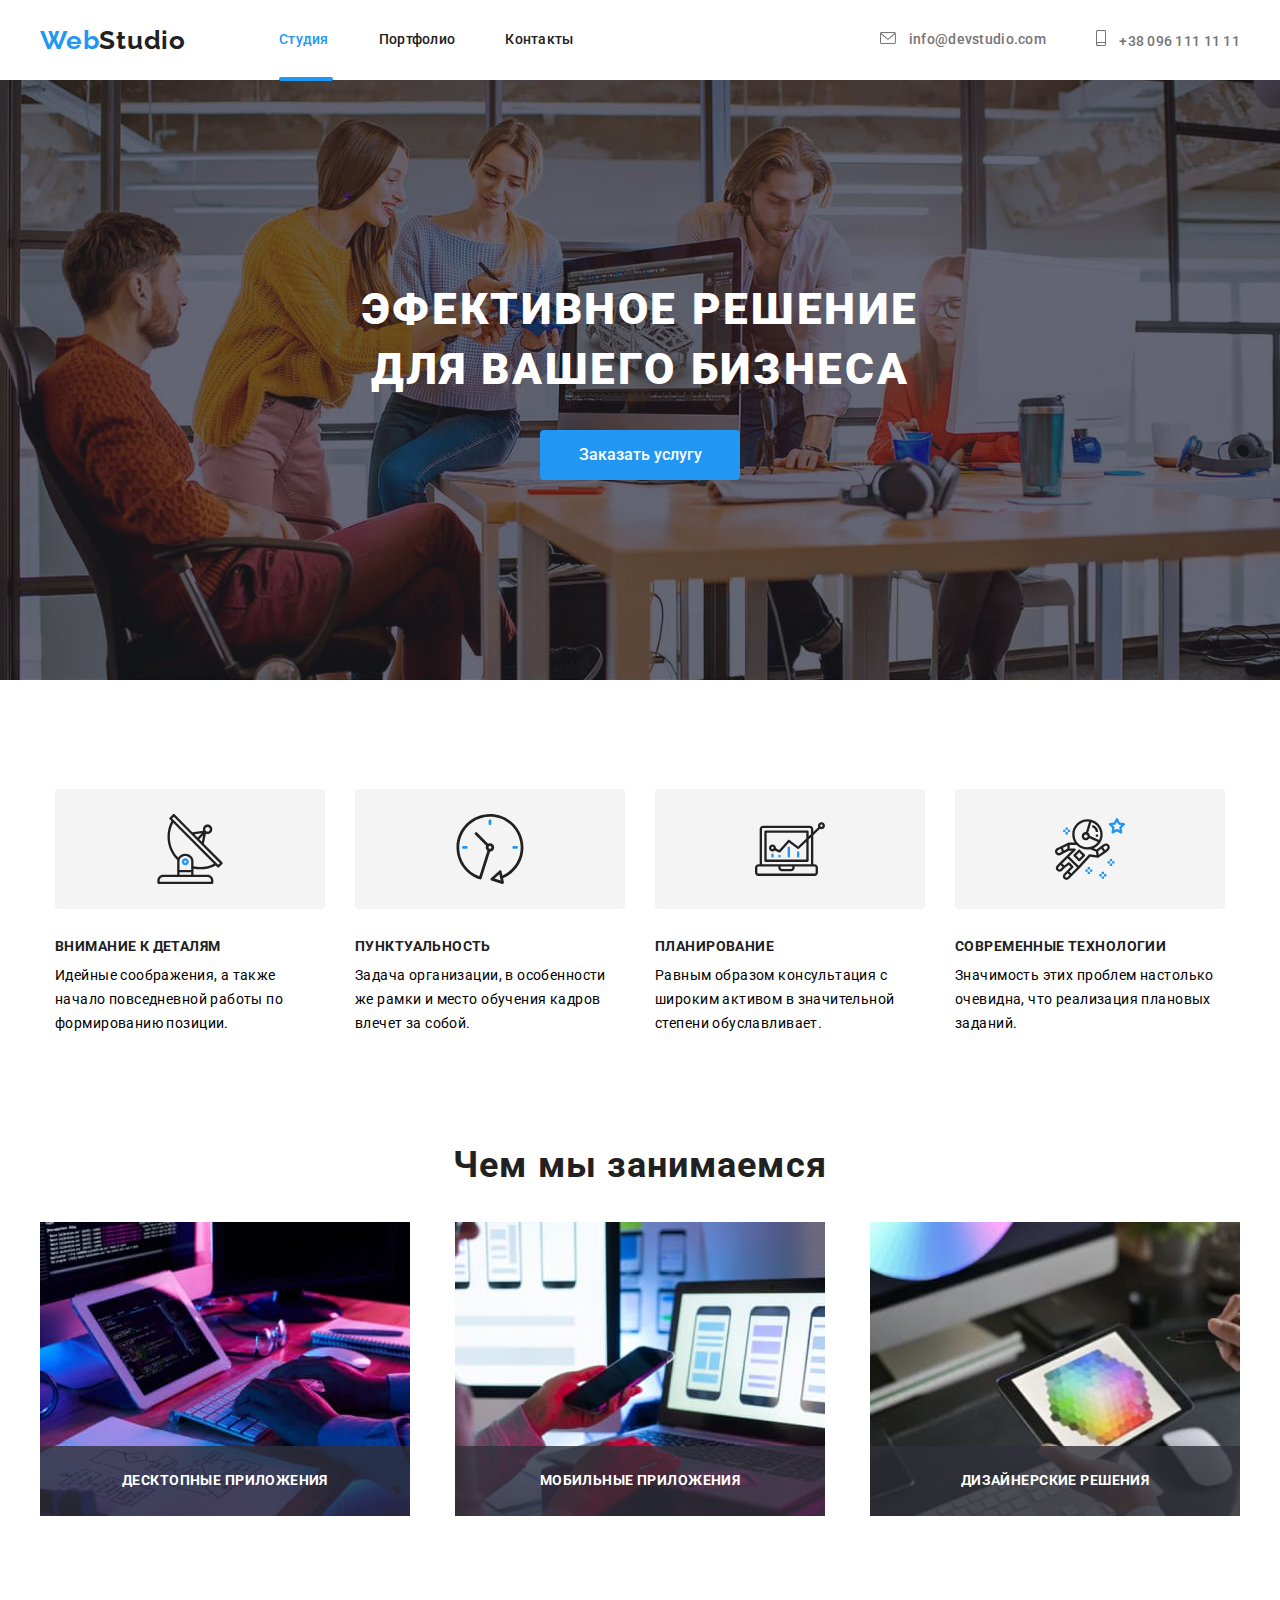
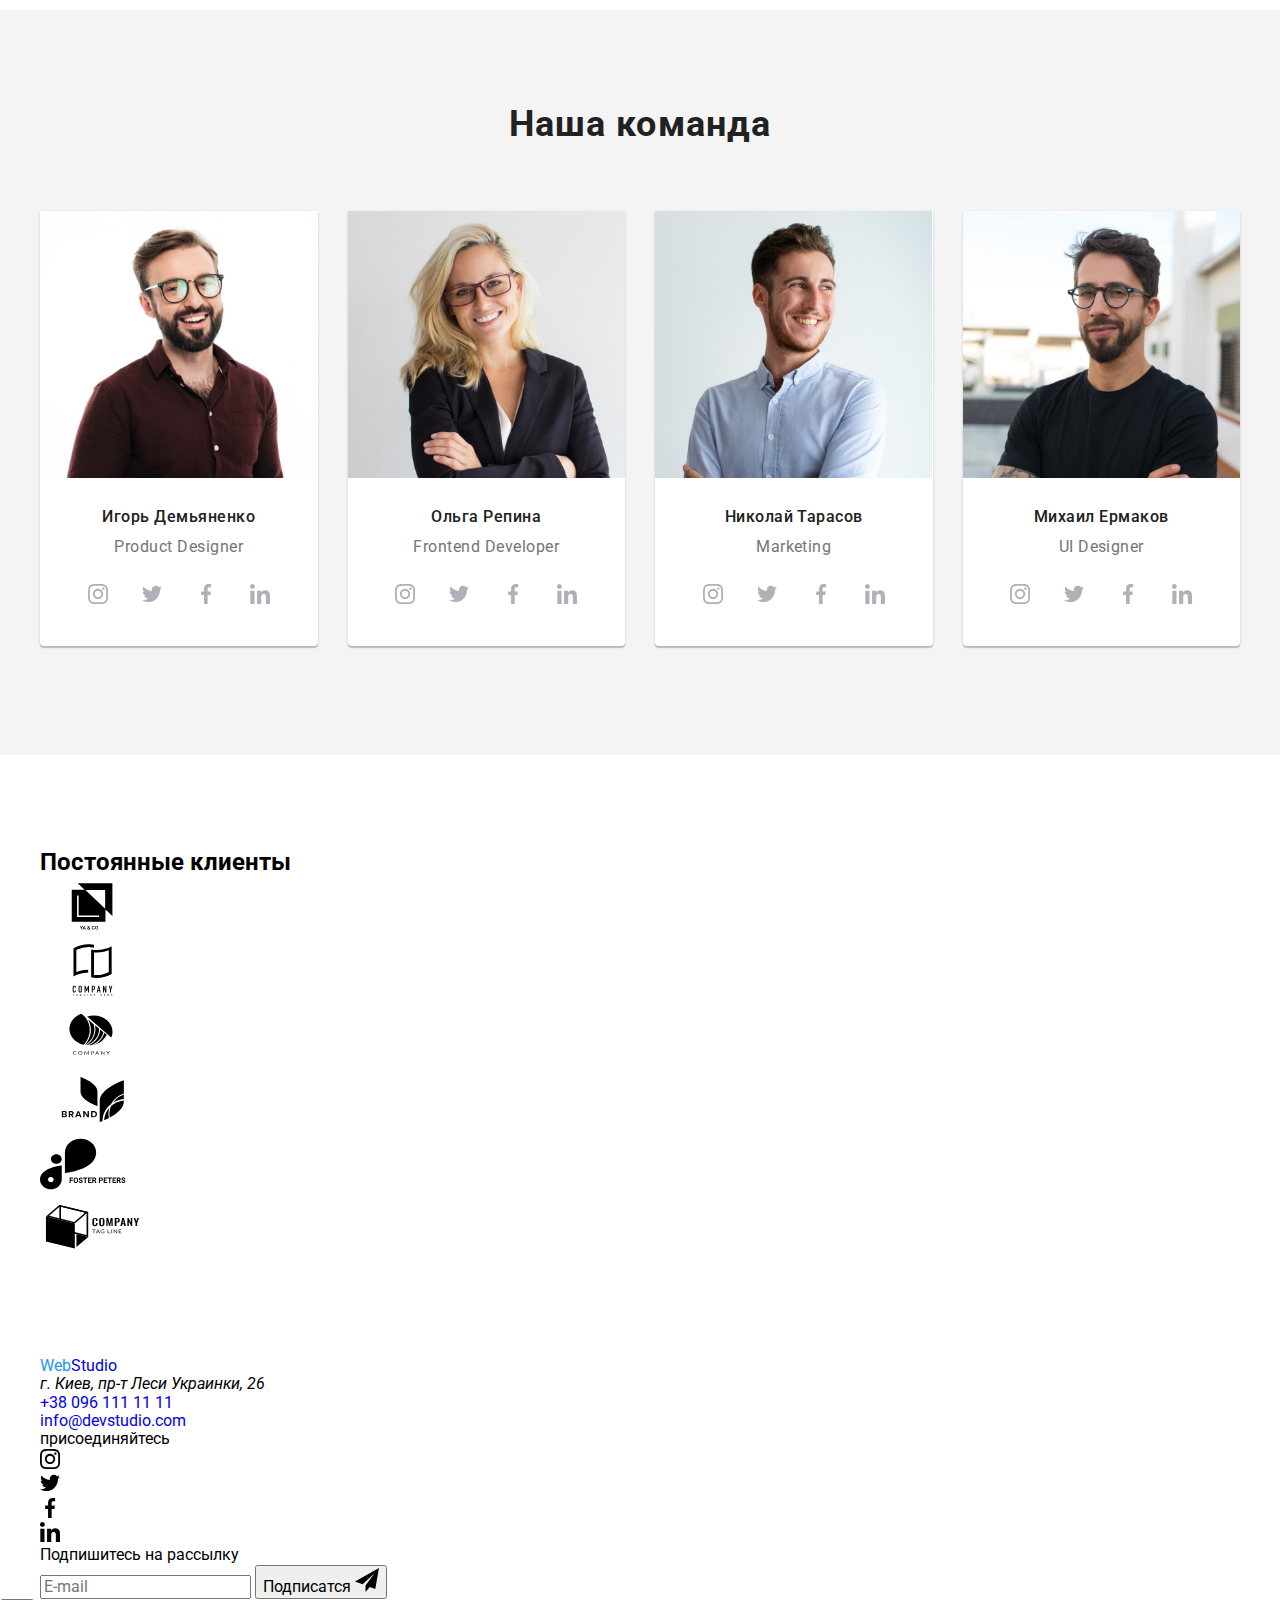
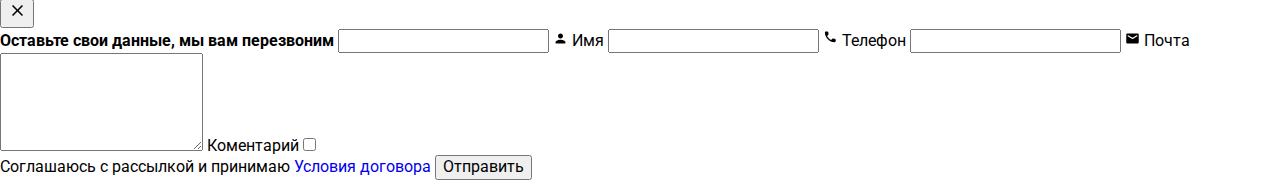
==== commit 520f7ccb: "1" ====
--- a/index.html
+++ b/index.html
@@ -138,10 +138,10 @@
                     <h2 class="members__title">Наша команда</h2>
                     <ul class="members__list">
                         
-                            <li class="members__item">
+                        <li class="members__item">
                             
-                                <img class="members__image" src="./img/Демьяненко.jpg" alt="Игорь Демьяненко" width="270">
-                                <div class="members__bar">
+                            <img class="members__image" src="./img/Демьяненко.jpg" alt="Игорь Демьяненко">
+                            <div class="members__bar">
                                 <h3 class="members__titul">Игорь Демьяненко</h3>
                                 <p class="members__text">Product Designer</p>
                                 <ul class="members social">
@@ -173,7 +173,7 @@
                             </div>           
                         </li>
                             <li class="members__item">
-                                <img class="image" src="./img/Репина.jpg" alt="Ольга Репина" width="270">
+                                <img class="image" src="./img/Репина.jpg" alt="Ольга Репина" >
                                 <div class="members__bar">
                                 <h3 class="members__titul">Ольга Репина</h3>
                                 <p class="members__text">Frontend Developer</p>
@@ -206,7 +206,7 @@
                             </div>         
                             </li>
                             <li class="members__item">
-                                <img class="image" src="./img/Тарасов.jpg" alt="Николай Тарасов" width="270"> 
+                                <img class="image" src="./img/Тарасов.jpg" alt="Николай Тарасов"> 
                                 <div class="members__bar">
                                 <h3 class="members__titul">Николай Тарасов</h3>
                                 <p class="members__text">Marketing</p>   
@@ -239,7 +239,7 @@
                             </div>       
                             </li>
                             <li class="members__item">
-                                <img class="image" src="./img/Ермаков.jpg" alt="Михаил Ермаков" width="270">
+                                <img class="image" src="./img/Ермаков.jpg" alt="Михаил Ермаков">
                                 <div class="members__bar">
                                 <h3 class="members__titul">Михаил Ермаков</h3>
                                 <p class="members__text">UI Designer</p>
--- a/css/main.min.css
+++ b/css/main.min.css
@@ -1,2 +1,2 @@
-/*! normalize.css v8.0.1 | MIT License | github.com/necolas/normalize.css */html{line-height:1.15;-webkit-text-size-adjust:100%}body{margin:0}main{display:block}h1{font-size:2em;margin:0.67em 0}hr{box-sizing:content-box;height:0;overflow:visible}pre{font-family:monospace, monospace;font-size:1em}a{background-color:transparent}abbr[title]{border-bottom:none;text-decoration:underline;text-decoration:underline dotted}b,strong{font-weight:bolder}code,kbd,samp{font-family:monospace, monospace;font-size:1em}small{font-size:80%}sub,sup{font-size:75%;line-height:0;position:relative;vertical-align:baseline}sub{bottom:-0.25em}sup{top:-0.5em}img{border-style:none}button,input,optgroup,select,textarea{font-family:inherit;font-size:100%;line-height:1.15;margin:0}button,input{overflow:visible}button,select{text-transform:none}button,[type="button"],[type="reset"],[type="submit"]{-webkit-appearance:button}button::-moz-focus-inner,[type="button"]::-moz-focus-inner,[type="reset"]::-moz-focus-inner,[type="submit"]::-moz-focus-inner{border-style:none;padding:0}button:-moz-focusring,[type="button"]:-moz-focusring,[type="reset"]:-moz-focusring,[type="submit"]:-moz-focusring{outline:1px dotted ButtonText}fieldset{padding:0.35em 0.75em 0.625em}legend{box-sizing:border-box;color:inherit;display:table;max-width:100%;padding:0;white-space:normal}progress{vertical-align:baseline}textarea{overflow:auto}[type="checkbox"],[type="radio"]{box-sizing:border-box;padding:0}[type="number"]::-webkit-inner-spin-button,[type="number"]::-webkit-outer-spin-button{height:auto}[type="search"]{-webkit-appearance:textfield;outline-offset:-2px}[type="search"]::-webkit-search-decoration{-webkit-appearance:none}::-webkit-file-upload-button{-webkit-appearance:button;font:inherit}details{display:block}summary{display:list-item}template{display:none}[hidden]{display:none}.conteiner{width:1200px;margin-left:auto;margin-right:auto;padding:0 15px}.conteiner--flex{display:flex}.conteiner--flex-center{justify-content:center}.section{padding-top:94px;padding-bottom:94px}.section.section__no-pading-top{padding-top:0}ul{padding:0;margin:0;list-style:none}body{font-family:Roboto;font-style:normal;background-color:var(--primary-bg-color);color:var(--primary-text-color)}a{text-decoration:none}h1,h2,h3,h4,h5,p,ul{margin:0}.nav{display:flex}img{display:block;max-width:100%;height:auto}.logo-one{display:flex;align-items:center;margin-right:93px;font-family:Raleway;font-weight:700;font-size:26px;line-height:1.19;letter-spacing:0.03em;color:#212121;transition-property:color;transition-duration:250ms;transition-timing-function:cubic-bezier(0.4, 0, 0.2, 1)}.logo-one:hover,.logo-one:focus{color:#2196F3}.logo{color:#2196F3}.nav__list{display:flex;margin:0px;padding:0px;text-align:center;align-items:center}.nav__list .nav__item:not(:last-child){margin-right:50px}.nav__link{display:inline-block;padding:32px 0;font-weight:500;font-size:14px;line-height:1.14;letter-spacing:0.02em;color:#212121;transition-property:color;transition-duration:250ms;transition-timing-function:cubic-bezier(0.4, 0, 0.2, 1)}.nav__link:focus,.nav__link:hover{color:#2196F3}.nav__link--open{position:relative;color:#2196F3}.nav__link--open::after{content:'';position:absolute;bottom:-1px;left:0;width:100%;height:0;border:2px solid #2196F3;border-radius:2px}.contact__icon{margin-right:10px;fill:currentColor}.contact__list{display:flex;margin-left:auto}.contact__item:not(:last-child){margin-left:auto;margin-right:50px}.contact__link{display:flex;align-items:center;padding:32px 0;font-weight:500;font-size:14px;line-height:1.14;letter-spacing:0.02em;color:#757575;transition-property:color, fill;transition-duration:250ms;transition-timing-function:cubic-bezier(0.4, 0, 0.2, 1)}.contact__link:hover,.contact__link:focus{color:#2196F3;fill:#2196F3}.header__contact{display:flex;align-items:center;margin-left:auto}.footer{padding-top:60px;padding-bottom:60px;background-color:#2F303A}.footer__logo{font-family:Raleway;font-weight:700;font-size:26px;line-height:1.19;letter-spacing:0.03em;color:#fff;text-decoration:none}.footer .logo{color:#2196F3}.footer .conteiner{display:flex;align-items:baseline}.footer__address{font-style:normal;margin-top:20px;font-weight:normal;font-size:14px;line-height:1.71;color:#fff}.footer__list{margin:0;padding:0}.footer__item{margin-top:9px}.footer__link{font-weight:normal;font-size:14px;line-height:1.71;letter-spacing:0.03em;color:rgba(255,255,255,0.6)}.footer__set{margin-left:70px}.footer__soctitul{margin-bottom:20px;font-weight:700;font-size:14px;line-height:1.18;letter-spacing:0.03em;text-transform:uppercase;color:#fff}.footer__social{display:flex;flex-direction:row;padding:0;margin:0}.footer__field{display:inline-flex;flex-direction:column;margin-left:auto}.social__item:not(:last-child){margin-right:10px}.social__link{display:flex;align-items:center;justify-content:center;width:44px;height:44px;border-radius:50%;background-color:rgba(255,255,255,0.1);fill:#fff;transition-property:background-color;transition-duration:250ms;transition-timing-function:cubic-bezier(0.4, 0, 0.2, 1)}.social__link:hover,.social__link:focus{background-color:#2196F3}.field__conteiner{display:flex;margin-top:20px}.field__input{margin-right:12px;padding-left:16px;width:358px;height:50px;color:#fff;background-color:inherit;border:1px solid rgba(255,255,255,0.3);box-sizing:border-box;filter:drop-shadow(0px 4px 4px rgba(0,0,0,0.15));border-radius:4px}.field__text{align-self:flex-start;font-weight:700;font-size:14px;line-height:1.14;letter-spacing:0.03em;text-transform:uppercase;color:#fff}.field__button{width:200px;height:50px;padding:0;margin:0;font-weight:700;font-size:16px;line-height:1.4;text-align:center;letter-spacing:0.06em;display:flex;align-items:center;justify-content:center;fill:#fff;color:#fff;border:none;background:#2196F3;box-shadow:0px 4px 4px rgba(0,0,0,0.15);border-radius:4px;cursor:pointer}.icon__button{margin-left:10px}.hero .conteiner{display:flex;flex-direction:column;align-items:center}.hero{display:flex;justify-content:center;align-items:center;padding:200px 0;background-color:#2F303A;background-image:linear-gradient(rgba(47,48,58,0.4), rgba(47,48,58,0.4)),url(../img/bgimg.jpg);background-size:cover;background-position:center;background-repeat:no-repeat}.hero__text{font-weight:900;font-size:44px;line-height:1.36;text-align:center;letter-spacing:0.06em;text-transform:uppercase;color:#fff;margin-bottom:30px}.hero__button{padding:10px 0px;cursor:pointer;text-align:center;border:none;border-radius:4px;min-width:200px;font-weight:500;font-size:16px;line-height:1.87;background-color:#2196F3;color:#fff}.features{display:flex;flex-wrap:wrap;justify-content:space-between;font-weight:bold;font-size:14px;line-height:1.14;letter-spacing:0.03em;text-transform:uppercase}.features__item{width:270px}.features__block{display:flex;justify-content:center;align-items:center;height:120px;margin-bottom:30px;background-color:#F5F4F4;border-radius:4px}.features__icon{background-repeat:no-repeat;background-position:center}.features__title{font-size:14px;line-height:1.14;letter-spacing:0.03em;text-transform:uppercase;color:#212121}.features__text{margin-top:10px;font-weight:normal;font-size:14px;line-height:1.71;letter-spacing:0.03em;text-transform:none}.image{padding-top:0;display:flex;position:relative}.section__tutle{margin-bottom:35px;font-weight:bold;font-size:36px;line-height:1.16;text-align:center;letter-spacing:0.03em;color:#212121}.image__box{position:relative}.image__list{display:flex;padding-bottom:-4px;justify-content:space-between}.image__list:not(:last-child){margin-right:30px}.image__text{display:flex;justify-content:space-evenly;align-items:center;position:absolute;width:100%;height:70px;bottom:0;left:0;font-weight:700;font-size:14px;line-height:1.14;letter-spacing:0.03em;text-transform:uppercase;color:#fff;background:rgba(47,48,58,0.8)}.members__section{background-color:#F5F4F4}.members__title{font-weight:700;font-size:36px;line-height:1.16;text-align:center;letter-spacing:0.03em;color:#212121}.members__list{display:flex;margin-top:50px}.members__bar{padding-top:30px;padding-bottom:30px}.members__item{background-color:#fff;box-shadow:0px 1px 3px rgba(0,0,0,0.12),0px 1px 1px rgba(0,0,0,0.14),0px 2px 1px rgba(0,0,0,0.2);border-radius:0px 0px 4px 4px}.members__item:not(:last-child){margin-right:30px}.members__titul{font-weight:500;font-size:16px;line-height:1.18;text-align:center;letter-spacing:0.03em;color:#212121}.members__text{margin-top:10px;font-weight:normal;font-size:16px;line-height:19px;text-align:center;letter-spacing:0.03em;color:#757575}.members__item .social{display:flex;justify-content:center;margin-top:16px;list-style:none}.members__item .social__item:not(:last-child){margin-right:10px}.members__item .social__link{display:flex;align-items:center;justify-content:center;width:44px;height:44px;border-radius:50%;background-color:inherit;transition-property:background-color , fill;transition-duration:250ms;transition-timing-function:cubic-bezier(0.4, 0, 0.2, 1)}.members__item .social__link:hover,.members__item .social__link:focus{background-color:#2196F3}.members__item .social__link:hover svg,.members__item .social__link:focus svg{fill:#fff}.members__item .social__icon{fill:#afb1b8;transition-property:background-color, fill;transition-duration:250ms;transition-timing-function:cubic-bezier(0.4, 0, 0.2, 1)}.client__section{color:#212121;background-color:#F5F4F4}.client__titul{font-weight:bold;font-size:36px;line-height:1.16;text-align:center;letter-spacing:0.03em}.client__list{margin-top:50px;display:flex}.client__item{width:170px;height:92px;border:none}.client__item:not(:last-child){margin-right:30px}.client__link{display:flex;align-items:center;justify-content:center;width:170px;height:92px;border:1px solid #AFB1B8;border-radius:4px;fill:#AFB1B8;transition-property:fill, border-color;transition-duration:250ms;transition-timing-function:cubic-bezier(0.4, 0, 0.2, 1)}.client__link:hover,.client__link:focus{fill:#2196F3;border-color:#2196F3}.backdrop{position:fixed;top:0;left:0;width:100%;height:100%;background:rgba(0,0,0,0.5);opacity:1;transition-property:opacity, pointer-events;transition-duration:250ms;transition-timing-function:cubic-bezier(0.4, 0, 0.2, 1)}.backdrop.is-hidden{opacity:0;pointer-events:none}.backdrop.is-hidden .modal{transform:translate(-50%, -50%) scale(0.2);opacity:0;pointer-events:none;transition-delay:0ms}.modal{position:absolute;width:528px;min-height:490px;background-color:#fff;top:50%;left:50%;transform:translate(-50%, -50%) scale(1);padding:40px;transition-property:transform, opacity, pointer-events;transition-duration:250ms;transition-timing-function:cubic-bezier(0.4, 0, 0.2, 1);transition-delay:250ms}.modal__close{position:absolute;top:0;right:0;display:flex;justify-content:center;align-content:center;flex-wrap:wrap;background-color:inherit;margin:8px;margin-left:auto;width:30px;height:30px;border:1px solid rgba(0,0,0,0.1);border-radius:50%;cursor:pointer}.modal__icon-close{fill:#000}.modal__close:hover .modal__icon-close,.modal__close:focus .modal__icon-close{fill:#2196F3;border-color:#2196F3}.form{display:flex;flex-direction:column;position:relative}.form__titul{display:inline-block;margin-bottom:30px;font-weight:700;font-size:20px;line-height:1.15;text-align:center;letter-spacing:0.03em;color:#212121}.form__field{position:relative;margin-bottom:28px}.form__text{position:absolute;top:50%;left:42px;transform:translateY(-50%);font-style:normal;font-weight:400;font-size:12px;line-height:1.14;letter-spacing:0.01em;transition-property:top, left, transform;transition-duration:250ms;transition-timing-function:cubic-bezier(0.4, 0, 0.2, 1)}.form__input{width:100%;height:auto;padding-left:42px;padding-top:12px;padding-bottom:12px;border:1px solid rgba(33,33,33,0.2);box-sizing:border-box;border-radius:4px}.form__input:placeholder-shown ~ .form__text{position:absolute;top:50%;left:42px;transform:translateY(-50%);font-style:normal;font-weight:400;font-size:12px;line-height:1.14;letter-spacing:0.01em;transition-property:top, left, transform;transition-duration:250ms;transition-timing-function:cubic-bezier(0.4, 0, 0.2, 1)}.form__input:focus ~ .form__text{top:0;left:2px;transform:translateY(-120%);color:#2196F3;transition-property:top, left, transform;transition-duration:250ms;transition-timing-function:cubic-bezier(0.4, 0, 0.2, 1)}.form__input ~ .form__text{top:0;left:2px;transform:translateY(-120%);color:currentColor;transition-property:top, left, transform;transition-duration:250ms;transition-timing-function:cubic-bezier(0.4, 0, 0.2, 1)}.form__input:focus+.form__icon{fill:#2196F3;transition-property:fill;transition-duration:250ms;transition-timing-function:cubic-bezier(0.4, 0, 0.2, 1)}.form__icon{position:absolute;top:50%;left:15px;transform:translateY(-50%)}.form__coments{display:inline-block;width:502px;resize:none;padding:12px;font-family:inherit;font-size:inherit}.form__coments:focus+.coments__text{top:0;left:2px;transform:translateY(-120%);color:#2196F3;transition-property:top, left, transform;transition-duration:250ms;transition-timing-function:cubic-bezier(0.4, 0, 0.2, 1)}.form__coments:not(:placeholder-shown)+.coments__text{top:0;left:2px;transform:translateY(-120%);transition-property:top, left, transform;transition-duration:250ms;transition-timing-function:cubic-bezier(0.4, 0, 0.2, 1)}.form__button{width:200px;height:50px;align-self:center;font-weight:700;font-size:16px;line-height:1.19;color:#fff;background-color:#2196F3;border:none;border-radius:4px;box-shadow:0px 4px 4px rgba(0,0,0,0.15);cursor:pointer}.form__button:hover,.form__button:focus{background-color:#188CE8;box-shadow:0px 4px 4px rgba(0,0,0,0.15)}.form___checkbox .form__checkbox{display:flex;justify-content:center;align-items:center;cursor:pointer;margin-bottom:28px;margin-right:auto}.checkbox{position:absolute;-webkit-appearance:none;-moz-appearance:none;appearance:none}.coments__text{position:absolute;top:16px;left:16px;font-style:normal;font-weight:400;font-size:12px;line-height:1.14;letter-spacing:0.01em;transition-property:top, left, transform;transition-duration:250ms;transition-timing-function:cubic-bezier(0.4, 0, 0.2, 1)}.checkbox__text{font-weight:400;font-size:14px;line-height:1.84;letter-spacing:0.03em;padding-left:7px}.checkbox__icon{width:16px;height:15px;background-image:url(../img/checkbox.svg);transition-property:background-image;transition-duration:250ms;transition-timing-function:cubic-bezier(0.4, 0, 0.2, 1)}.checkbox:checked+.checkbox____icon{background-image:url(../img/checkbox-check.svg);transition-property:background-image;transition-duration:250ms;transition-timing-function:cubic-bezier(0.4, 0, 0.2, 1)}.checkbox__link{color:#2196F3;text-decoration:solid}.port-body .header{border-bottom:1px solid #ECECEC}.hiden{visibility:hidden}.filter{display:flex;justify-content:center}.filter__item:not(:last-child){margin-right:8px}.filter__button{padding:6px 22px;font-weight:500;font-size:16px;line-height:1.62;text-align:center;letter-spacing:0.03em;color:#212121;background-color:#F5F4F4;border-radius:4px;border:1px solid transparent;transition-property:background-color, color, box-shadow;transition-duration:250ms;transition-timing-function:cubic-bezier(0.4, 0, 0.2, 1)}.filter__button:not(:last-child){margin-right:8px}.filter__button:focus,.filter__button:hover{background-color:#2196F3;color:#fff;box-shadow:0px 3px 1px rgba(0,0,0,0.1),0px 1px 2px rgba(0,0,0,0.08),0px 2px 2px rgba(0,0,0,0.12)}.galery{display:flex;flex-wrap:wrap;justify-content:space-between;margin-top:50px}.galery:nth-last-child(-n+3){margin-bottom:0}.galery__item{border:1px solid #EEEEEE;margin-bottom:30px;transition-property:border, box-shadow;transition-duration:250ms;transition-timing-function:cubic-bezier(0.4, 0, 0.2, 1)}.galery__item:focus,.galery__item:hover{border:1px solid #EEEEEE;box-sizing:border-box;box-shadow:0px 1px 1px rgba(0,0,0,0.12),0px 4px 4px rgba(0,0,0,0.06),1px 4px 6px rgba(0,0,0,0.16)}.galery__image-box{padding:20px 24px}.galery__image{margin:0px;padding:0px}.galery__action{position:relative;overflow:hidden}.galery__link:hover .galery__action-text,.galery__link:focus .galery__action-text{opacity:0.9;transform:translateY(0%)}.galery__link .galery__action-text{position:absolute;width:100%;height:100%;top:0;left:0;opacity:0;color:#fff;background-color:#2196F3;display:flex;flex-direction:column;align-content:center;justify-content:center;padding-left:23px;padding-right:23px;text-align:left;font-size:18px;line-height:1.56;letter-spacing:0.03em;transform:translateY(100%);transition-property:opacity, transform;transition-duration:250ms;transition-timing-function:cubic-bezier(0.4, 0, 0.2, 1)}.galery__titul{margin-top:20px;margin-bottom:0;font-weight:bold;font-size:18px;line-height:2;letter-spacing:0.06em;color:#212121}.galery__text{margin-top:4px;margin-bottom:0;font-weight:normal;font-size:16px;line-height:1.87;letter-spacing:0.03em;color:#757575}
+/*! normalize.css v8.0.1 | MIT License | github.com/necolas/normalize.css */html{line-height:1.15;-webkit-text-size-adjust:100%}body{margin:0}main{display:block}h1{font-size:2em;margin:0.67em 0}hr{box-sizing:content-box;height:0;overflow:visible}pre{font-family:monospace, monospace;font-size:1em}a{background-color:transparent}abbr[title]{border-bottom:none;text-decoration:underline;text-decoration:underline dotted}b,strong{font-weight:bolder}code,kbd,samp{font-family:monospace, monospace;font-size:1em}small{font-size:80%}sub,sup{font-size:75%;line-height:0;position:relative;vertical-align:baseline}sub{bottom:-0.25em}sup{top:-0.5em}img{border-style:none}button,input,optgroup,select,textarea{font-family:inherit;font-size:100%;line-height:1.15;margin:0}button,input{overflow:visible}button,select{text-transform:none}button,[type="button"],[type="reset"],[type="submit"]{-webkit-appearance:button}button::-moz-focus-inner,[type="button"]::-moz-focus-inner,[type="reset"]::-moz-focus-inner,[type="submit"]::-moz-focus-inner{border-style:none;padding:0}button:-moz-focusring,[type="button"]:-moz-focusring,[type="reset"]:-moz-focusring,[type="submit"]:-moz-focusring{outline:1px dotted ButtonText}fieldset{padding:0.35em 0.75em 0.625em}legend{box-sizing:border-box;color:inherit;display:table;max-width:100%;padding:0;white-space:normal}progress{vertical-align:baseline}textarea{overflow:auto}[type="checkbox"],[type="radio"]{box-sizing:border-box;padding:0}[type="number"]::-webkit-inner-spin-button,[type="number"]::-webkit-outer-spin-button{height:auto}[type="search"]{-webkit-appearance:textfield;outline-offset:-2px}[type="search"]::-webkit-search-decoration{-webkit-appearance:none}::-webkit-file-upload-button{-webkit-appearance:button;font:inherit}details{display:block}summary{display:list-item}template{display:none}[hidden]{display:none}.conteiner{margin-left:auto;margin-right:auto}@media screen and (min-width: 480px){.conteiner{min-width:480px}}@media screen and (min-width: 768px){.conteiner{min-width:768px}.conteiner--flex{display:flex}.conteiner--flex-center{justify-content:center}}@media screen and (min-width: 768px) and (min-width: 1200px){.conteiner{width:1200px}}.section{padding-top:60px;padding-bottom:60px}@media screen and (min-width: 1200px){.section{padding-top:94px;padding-bottom:94px}}.section.section__no-pading-top{padding-top:0}ul{padding:0;margin:0;list-style:none}body{font-family:Roboto;font-style:normal;background-color:var(--primary-bg-color);color:var(--primary-text-color)}a{text-decoration:none}h1,h2,h3,h4,h5,p,ul{margin:0}img{display:block;max-width:100%;height:auto}@media screen and (min-width: 768px){.nav{display:flex}}.logo-one{display:inline-block;font-family:Raleway;font-weight:700;font-size:26px;line-height:1.19;letter-spacing:0.03em;color:#212121;transition-property:color;transition-duration:250ms;transition-timing-function:cubic-bezier(0.4, 0, 0.2, 1)}.logo-one:hover,.logo-one:focus{color:#2196F3}@media screen and (max-width: 767px){.logo-one{padding:16px}}@media screen and (min-width: 768px){.logo-one{display:flex;justify-content:center;align-items:center;padding-right:88px}}@media screen and (min-width: 1200px){.logo-one{padding-right:93px}}.logo{color:#2196F3}.nav__list{display:flex;margin:0px;padding:0px;text-align:center;align-items:center}.nav__list .nav__item:not(:last-child){margin-right:50px}.nav__link{display:inline-block;padding:32px 0;font-weight:500;font-size:14px;line-height:1.14;letter-spacing:0.02em;color:#212121;transition-property:color;transition-duration:250ms;transition-timing-function:cubic-bezier(0.4, 0, 0.2, 1)}.nav__link:focus,.nav__link:hover{color:#2196F3}@media screen and (max-width: 767px){.nav__link{display:none}}.nav__link--open{position:relative;color:#2196F3}.nav__link--open::after{content:'';position:absolute;bottom:-1px;left:0;width:100%;height:0;border:2px solid #2196F3;border-radius:2px}.contact__icon{margin-right:10px;fill:currentColor}@media screen and (max-width: 767px){.contact__list{display:none}}@media screen and (min-width: 768px){.contact__list{display:flex;margin-left:auto;flex-direction:column;justify-content:space-evenly}}@media screen and (min-width: 1200px){.contact__list{flex-direction:row;align-items:center}}.contact__item:not(:last-child){margin-left:auto;margin-right:50px;display:flex;align-items:center}.contact__link{font-weight:500;font-size:14px;line-height:1.14;letter-spacing:0.02em;color:#757575;transition-property:color, fill;transition-duration:250ms;transition-timing-function:cubic-bezier(0.4, 0, 0.2, 1)}.contact__link:hover,.contact__link:focus{color:#2196F3;fill:#2196F3}@media screen and (min-width: 1200px){.contact__link{padding:32px 0}}.header__contact{display:flex;align-items:center;margin-left:auto}.hero .conteiner{display:flex;flex-direction:column;align-items:center}.hero{display:flex;justify-content:center;align-items:center;padding:200px 0;background-color:#2F303A;background-image:linear-gradient(rgba(47,48,58,0.4), rgba(47,48,58,0.4)),url(../img/bgimg.jpg);background-size:cover;background-position:center;background-repeat:no-repeat}.hero__text{font-weight:900;text-align:center;letter-spacing:0.06em;text-transform:uppercase;color:#fff;margin-bottom:30px}@media screen and (max-width: 1199px){.hero__text{font-size:26px;line-height:1.61}}@media screen and (min-width: 1200px){.hero__text{font-size:44px;line-height:1.36}}.hero__button{padding:10px 0px;cursor:pointer;text-align:center;border:none;border-radius:4px;min-width:200px;font-weight:500;font-size:16px;line-height:1.87;background-color:#2196F3;color:#fff}.features{margin-right:auto;margin-left:auto;font-weight:bold;font-size:14px;line-height:1.14;letter-spacing:0.03em;text-transform:uppercase}@media screen and (min-width: 480px){.features{display:inline-block;margin-right:auto;margin-left:auto}}@media screen and (min-width: 768px){.features{display:flex;flex-wrap:wrap}}.features__item{margin:15px}@media screen and (max-width: 767px){.features__item{max-width:450px}}@media screen and (min-width: 768px){.features__item{width:calc((100% - 4 * 15px) / 2)}}@media screen and (min-width: 1200px){.features__item{width:270px}}.features__block{display:flex;justify-content:center;align-items:center;height:120px;margin-bottom:30px;background-color:#F5F4F4;border-radius:4px}.features__icon{background-repeat:no-repeat;background-position:center}.features__title{font-size:14px;line-height:1.14;letter-spacing:0.03em;text-transform:uppercase;color:#212121}.features__text{margin-top:10px;font-weight:normal;font-size:14px;line-height:1.71;letter-spacing:0.03em;text-transform:none}.image{padding-top:0;display:flex;position:relative}.section__tutle{margin-bottom:35px;font-weight:bold;font-size:36px;line-height:1.16;text-align:center;letter-spacing:0.03em;color:#212121}@media screen and (max-width: 1199px){.section__tutle{display:none}}.image__box{position:relative}.image__list{display:flex;padding-bottom:-4px;justify-content:space-between}.image__list:not(:last-child){margin-right:30px}@media screen and (max-width: 1199px){.image__list{display:none}}.image__text{display:flex;justify-content:space-evenly;align-items:center;position:absolute;width:100%;height:70px;bottom:0;left:0;font-weight:700;font-size:14px;line-height:1.14;letter-spacing:0.03em;text-transform:uppercase;color:#fff;background:rgba(47,48,58,0.8)}.members__section{background-color:#F5F4F4}.members__title{font-weight:700;font-size:36px;line-height:1.16;text-align:center;letter-spacing:0.03em;color:#212121}@media screen and (min-width: 768px){.members__list{display:flex;margin-top:50px}}.members__bar{padding-top:30px;padding-bottom:30px}.members__item{margin:15px;background-color:#fff;box-shadow:0px 1px 3px rgba(0,0,0,0.12),0px 1px 1px rgba(255,233,233,0.14),0px 2px 1px rgba(0,0,0,0.2);border-radius:0px 0px 4px 4px}@media screen and (min-width: 480px){.members__item{width:450px;margin-left:auto;margin-right:auto}}@media screen and (min-width: 768px){.members__item{width:calc((100% - 4 * 15px)/2)}}@media screen and (min-width: 1200px){.members__item:not(:last-child){margin-right:30px}}.members__titul{font-weight:500;font-size:16px;line-height:1.18;text-align:center;letter-spacing:0.03em;color:#212121}.members__text{margin-top:10px;font-weight:normal;font-size:16px;line-height:19px;text-align:center;letter-spacing:0.03em;color:#757575}.members__item .social{display:flex;justify-content:center;margin-top:16px;list-style:none}.members__item .social__item:not(:last-child){margin-right:10px}.members__item .social__link{display:flex;align-items:center;justify-content:center;width:44px;height:44px;border-radius:50%;background-color:inherit;transition-property:background-color , fill;transition-duration:250ms;transition-timing-function:cubic-bezier(0.4, 0, 0.2, 1)}.members__item .social__link:hover,.members__item .social__link:focus{background-color:#2196F3}.members__item .social__link:hover svg,.members__item .social__link:focus svg{fill:#fff}.members__item .social__icon{fill:#afb1b8;transition-property:background-color, fill;transition-duration:250ms;transition-timing-function:cubic-bezier(0.4, 0, 0.2, 1)}
 /*# sourceMappingURL=main.min.css.map */